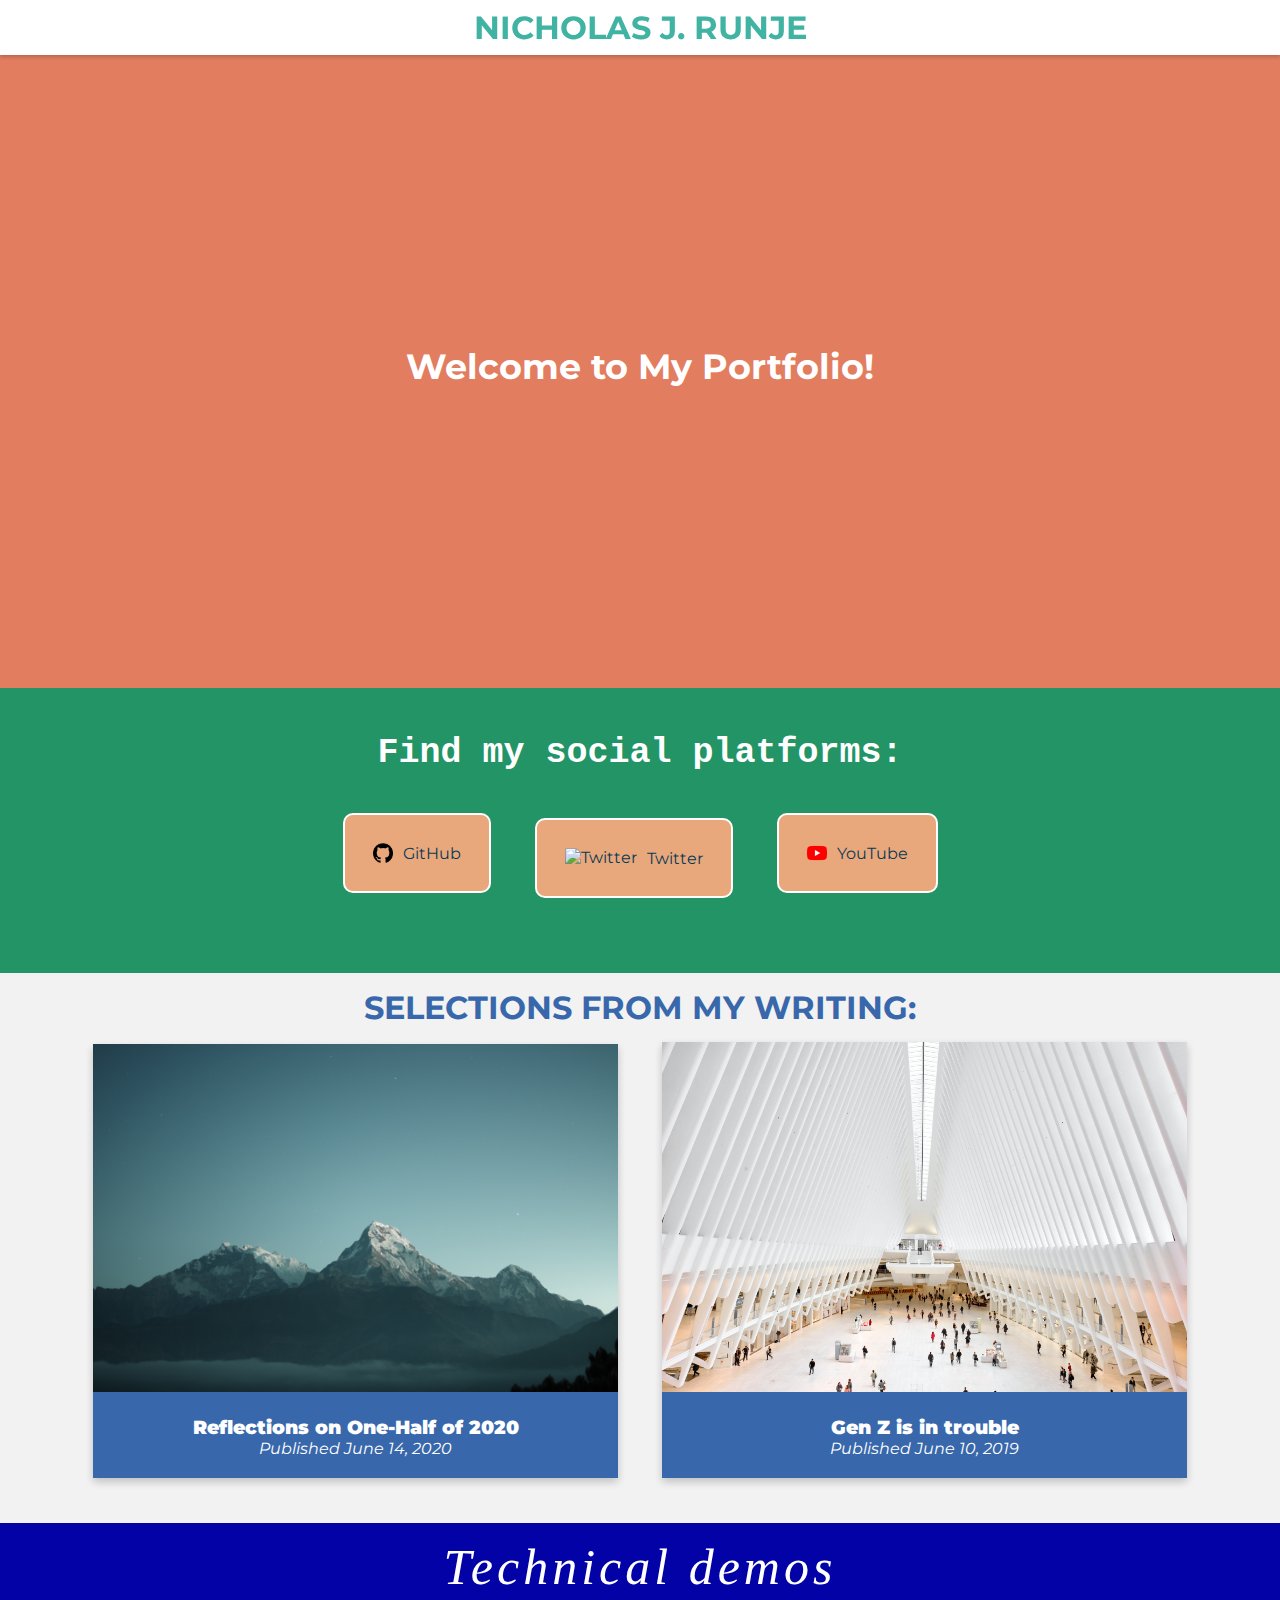
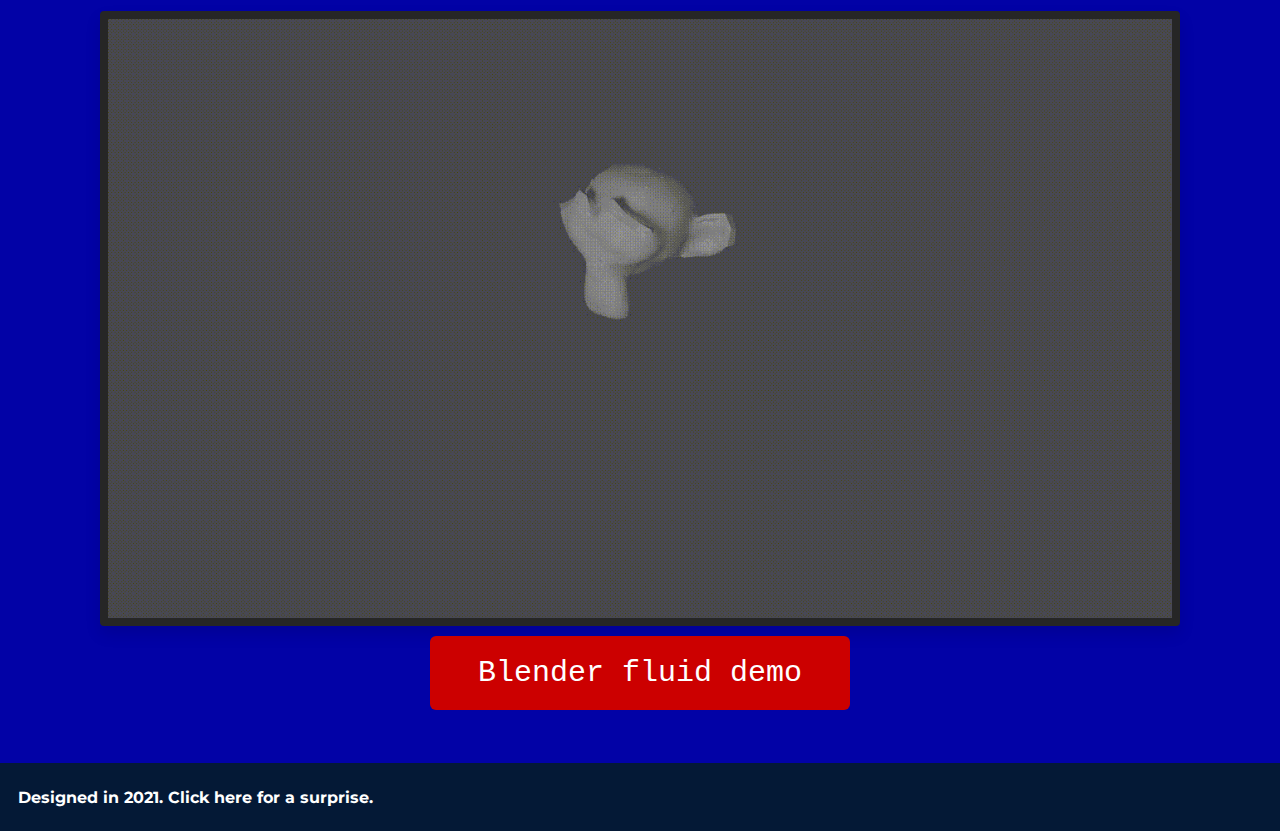
==== index.html @ a7dcae61 "Comments out WIP divs" ====
<!DOCTYPE html>
<html>
<head>
  <meta charset="UTF-8">
  <meta name="viewport" content="width=device-width, initial-scale=1.0">
  <meta http-equiv="X-UA-Compatible" content="ie=edge">
  <title>Nicholas Runje</title>
  <link rel="shortcut icon" href="images/favicon.png" type="image/png">
  <link rel="stylesheet" href="main.css">
  <link rel="preconnect" href="https://fonts.gstatic.com">
  <link href="https://fonts.googleapis.com/css2?family=Montserrat:wght@500&display=swap" rel="stylesheet">
</head>
<body>


  <!-- Navigation -->
  <nav>
    <h1>Nicholas J. Runje</h1>
    <!-- <ul class="nav-links">
      <li><a href="#">About</a></li>
      <li><a href="#">Blog</a></li>
      <li><a href="#">Contact Me</a></li>
    </ul> -->
  </nav>

<main>

  <!-- Header -->
  <header>
    <h3>Welcome to My Portfolio!</h3>
    <!-- <br>
    <div class="clock-container">

    <div class="local-time">
      <h5>Here is your local time:</h5>
      <h5 id="time"></h5>
    </div>

    <br>

    <div class="clock-settings">
      <h3>Want a different time format?</h3>
      <div class="clock-button" id="12-hour-time">
        <span>12-hour time</span>
      </div>
      <div class="clock-button" id="24-hour-time">
        <span>24-hour time</span>
      </div>
    </div>

    </div> -->
  </header>

  <!-- Social media section -->
  <div class="social">
    <h3>Find my social platforms:</h3>

    <a href="https://github.com/nrunje" target="_blank">
    <div class="social-button">
      <img src="images/github-logo.png" alt="GitHub">
      <span>GitHub</span>
    </div>
    </a>

    <a href="https://twitter.com/nrunje" target="_blank">
    <div class="social-button">
      <img src="images/Twitter-logo.png" alt="Twitter">
      <span>Twitter</span>
    </div>
    </a>

    <a href="https://youtube.com/renenko" target="_blank">
    <div class="social-button">
      <img src="images/youtube-logo.png" alt="YouTube">
      <span>YouTube</span>
    </div>
    </a>

  </div>

  <!-- Writing section -->
  <div class="writing">
    <h1>Selections from my writing:</h1>
    <div class="writing-samples">
      <div class="card">
        <a href="reflections-2020.html">
        <img src="images/mountains.jpg" alt="Reflections on One-Half of 2020" style="width:100%">
        <div class="container-card">
          <h3><b>Reflections on One-Half of 2020</b></h3>
          <p><em>Published June 14, 2020</em></p>
        </div>
        </a>
      </div>

      <div class="card">
        <a href="Gen-Z-In-Trouble.html">
        <img src="images/oculus-inside.jpg" alt="Gen Z is in trouble" style="width:100%">
        <div class="container-card">
          <h3><b>Gen Z is in trouble</b></h3>
          <p><em>Published June 10, 2019</em></p>
        </div>
        </a>
      </div>
    </div>
  </div>

  <div class="technical-demos">
    <h3>Technical demos</h3>
    <div class="demo-container">

      <div class="demos">
        <img src="images/0001-0100.gif" alt="Blender animation">
        <span>Blender fluid demo</span>
      </div>
      <br>
      <!-- <div class="demos">
        <img src="images/statue.jpg" alt="Froggit">
        <span>Placeholder</span>
      </div> -->

    </div>
  </div>

  <!-- <div class="video-test">
  </div> -->

  <footer>
    <h3>Designed in 2021. Click <a href="https://www.youtube.com/watch?v=dQw4w9WgXcQ" target="_blank">here</a> for a surprise.</h3>
  </footer>

</main>
<script src="script.js">

</script>
</body>
</html>
---- main.css ----
/* Ensuring 0 margin and padding for entire document */
* {
  margin: 0;
  padding: 0;
}

/* ===========NAV BAR=========== */
nav {
  overflow: hidden;
  background-color: white;
  position: fixed;
  top: 0;
  width: 100%;
  box-shadow: 0 2px 4px 0 rgba(0,0,0,0.2);
  display: flex;
  justify-content: center;
  align-items: center;
}

nav h1 {
  padding-top: 8px;
  padding-bottom: 8px;
  text-transform: uppercase;
  font-family: Montserrat, sans-serif;
  color: #41B3A3;
}

/* Properties of the main body */
main {
  margin-top: 45px;
}

/* ===========MAIN HEADING BANNER=========== */
header {
  padding-top: 300px;
  padding-bottom: 300px;
  text-align: center;
  background: #E27D60;
  color: white;
  font-size: 30px;
  font-family: Montserrat, sans-serif;

  /* Adds animation to the header */
  animation-name: example;
  animation-duration: 20s;
}

@keyframes example {
  from {background-color: darkblue;}
  to {background-color: #E27D60;}
}

.clock-button {
  display: inline-flex;
  width: 225px;
  height: 75px;
  background: darkgrey;
  font-size: 24px;
  border-radius: 5px;
  justify-content: center;
  align-items: center;
  box-shadow: 0 4px 8px 0 rgba(0,0,0,0.2);
}

.clock-button:hover {
  background-color: turquoise;
}

/* ===========SOCIAL MEDIA=========== */
.social {
  background-color: #229466;
  text-align: center;
  padding: 45px 10px 75px 10px;
  font-family: Montserrat, sans-serif;
  /* color: white; */
}

.social h3 {
  padding-bottom: 40px;
  color: white;
  font-family: "Courier New", serif;
  font-size: 35px;
}

.social .social-button {
  display: inline-flex;
  align-items: center;
  justify-content: space-between;
  padding: 28px;
  background-color: #E8A87C;
  border-radius: 10px;
  border: 2px white solid;
  margin: 0px 20px;
  color: #093954;
}

.social .social-button img {
  height: 20px;
  width: auto;
  margin-right: 10px;
}

.social a {
  text-decoration: none;
  color: inherit;
}

.social .social-button:hover {
  background-color: turquoise;
  box-shadow: 0 4px 8px 0 rgba(0,0,0,0.2);
  transition: 0.3s;
}

@media (max-width: 763px) {
  .social {
    padding: 45px 10px 45px 10px;
  }

  .social .social-button {
    margin-bottom: 30px;
  }
}

/* ===========WRITING SAMPLES=========== */
.writing {
  text-align: center;
  font-family: Montserrat, sans-serif;
  background-color: #f2f2f2;
}

.writing h1 {
  display: block;
  color: #3868ab;
  text-transform: uppercase;
  padding: 35px 20px;
}

.writing .card {
  box-shadow: 0 4px 8px 0 rgba(0,0,0,0.2);
  transition: 0.3s;
  width: 700px;
  background-color: #3868ab;
  margin-left: 20px;
  margin-right: 20px;
  margin-bottom: 75px;
  display: inline-flex;
  justify-content: space-between;
  color: white;
}

.writing .card a {
  color: inherit;
  text-decoration: none;
}

.writing .card:hover {
  box-shadow: 0 8px 16px 0 rgba(0,0,0,0.5);
}

.writing .container-card {
  padding: 20px 16px;
  /* height: 50px; */
}

@media screen and (max-width: 640px) {
  .writing .card {
    width: 85%;
    margin-bottom: 40px;
  }

  .writing h1 {
    padding: 15px 20px;
  }

}

@media (min-width: 641px) and (max-width: 1910px) {
  .writing .card {
    width: 525px;
    margin-left: 20px;
    margin-right: 20px;
    margin-bottom: 45px;
  }

  .writing h1 {
    padding: 15px 20px;
  }

}


/* ==========Technical demos============= */
.technical-demos {
  background-color: #0202a6;
  /* padding-bottom: 25px; */
}

.technical-demos h3 {
  text-align: center;
  /* margin-bottom: -25px; */
  padding-top: 15px;
  color: white;
  font-size: 50px;
  letter-spacing: 4px;
  font-style: italic;
  font-weight: lighter;
}

.demo-container {
  /* background-color: green; */
  padding: 15px 0px 35px;
}

.demos {
  display: flex;
  justify-content: center;
  align-items: center;
  /* flex-direction: column; */
  /* background-color: blue; */
  flex-wrap: wrap;
  /* margin: 50px 0px 0px; */
}

.demos img {
  width: 1080px;
  box-sizing: border-box;
  border: 8px solid #262626;
  border-radius: 4px;
  /* background-color: #262626; */
  box-shadow: 0 4px 8px 0 rgba(0,0,0,0.1);
}

.demos img:hover {
  box-shadow: 0 8px 16px 0 rgba(0,0,0,0.1);
}

.demos span {
  text-align: center;
  width: 400px;
  margin-left: 50px;
  margin-right: 50px;
  margin-top: 10px;
  padding: 20px 10px;
  background-color: #cc0000;
  border-radius: 6px;
  color: white;
  font-family: "Courier New", serif;
  font-size: 30px;
}

@media screen and (max-width: 1280px) {
  .demos img {
    max-width: 100%;
    padding: 0px;
    box-shadow: 0 8px 16px 0 rgba(0,0,0,0.1);
  }
}

/* VIDEO TESTING */
.video-test {
  height: 720px;
  color: white;
  background: url("images/0001-0100.gif");
  background-repeat: no-repeat;
  background-size: cover;
  background-position: center;
}

/* ===========FOOTER=========== */
footer {
  /* height: 75px; */
  background-color: #041936;
  color: white;
  padding: 24px 18px;
  font-family: Montserrat, sans-serif;
  font-size: 14px;
}

footer a {
  color: inherit;
  text-decoration: none;
}
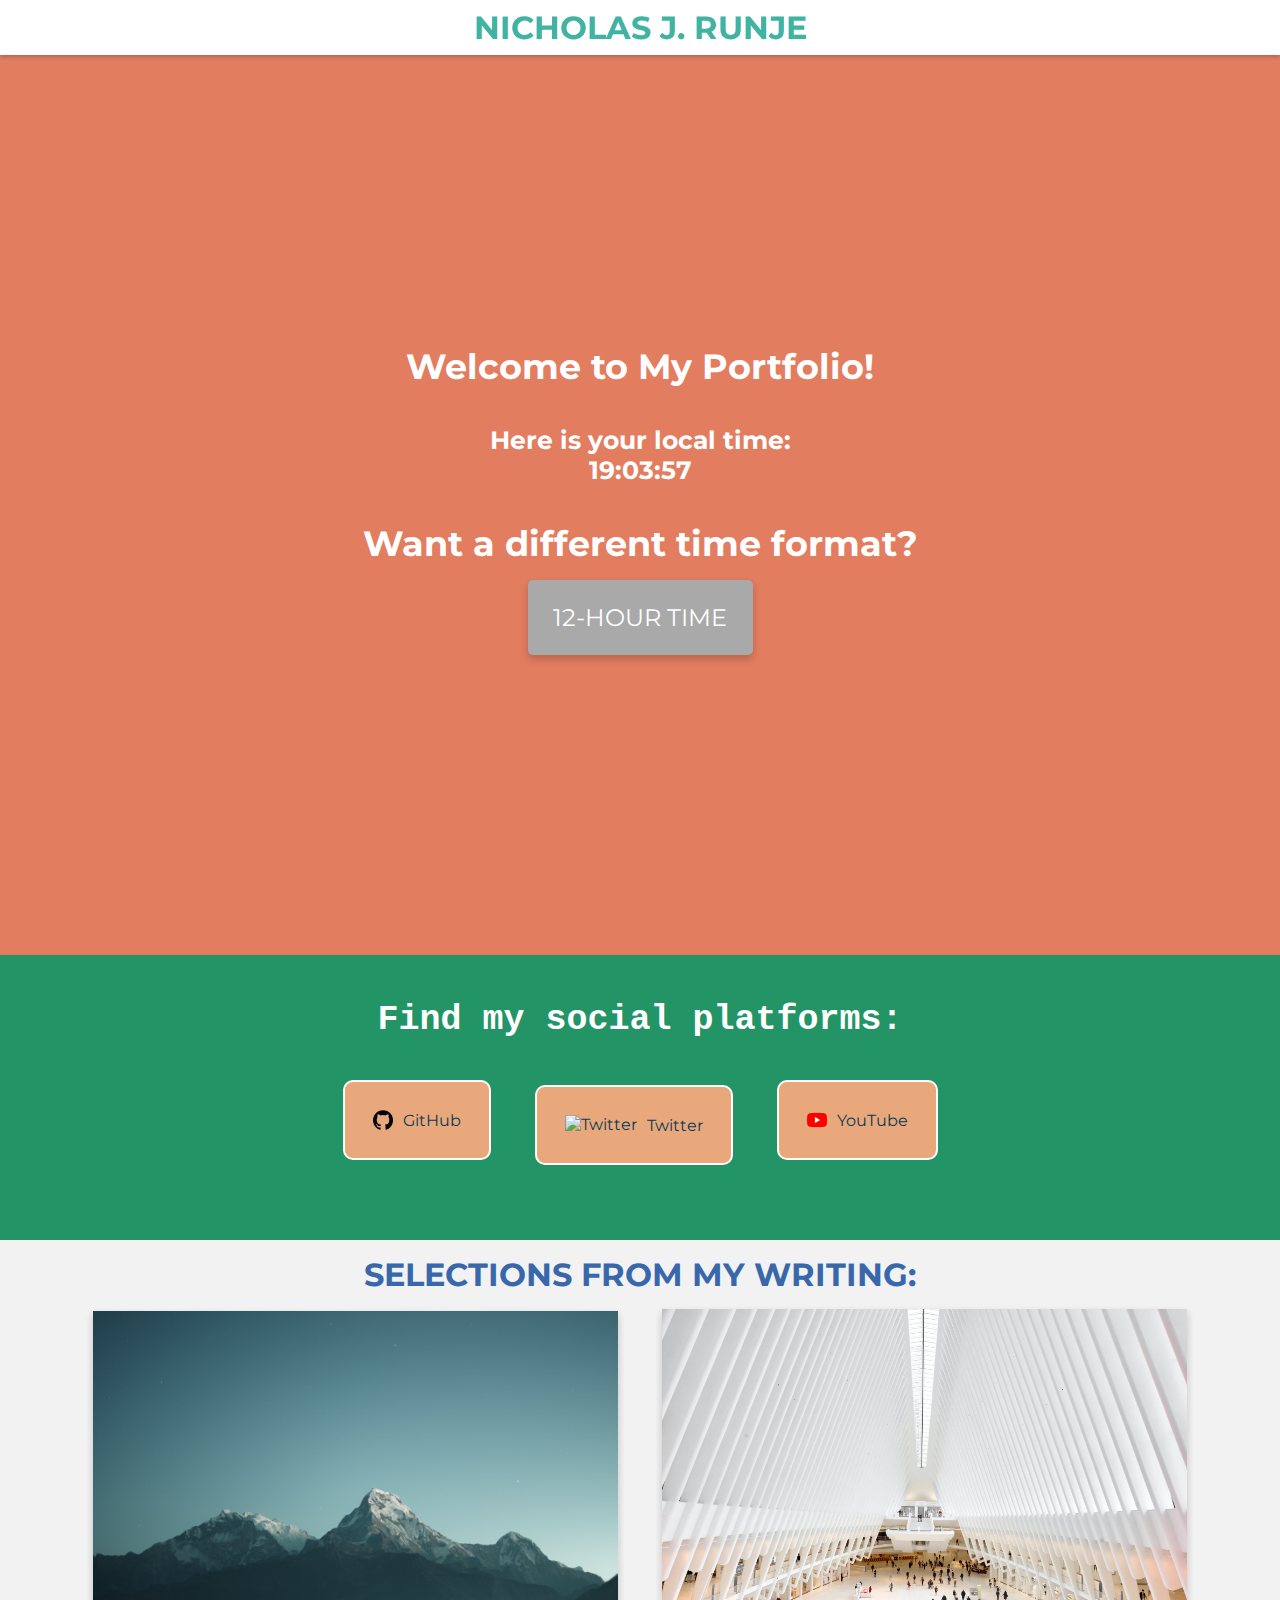
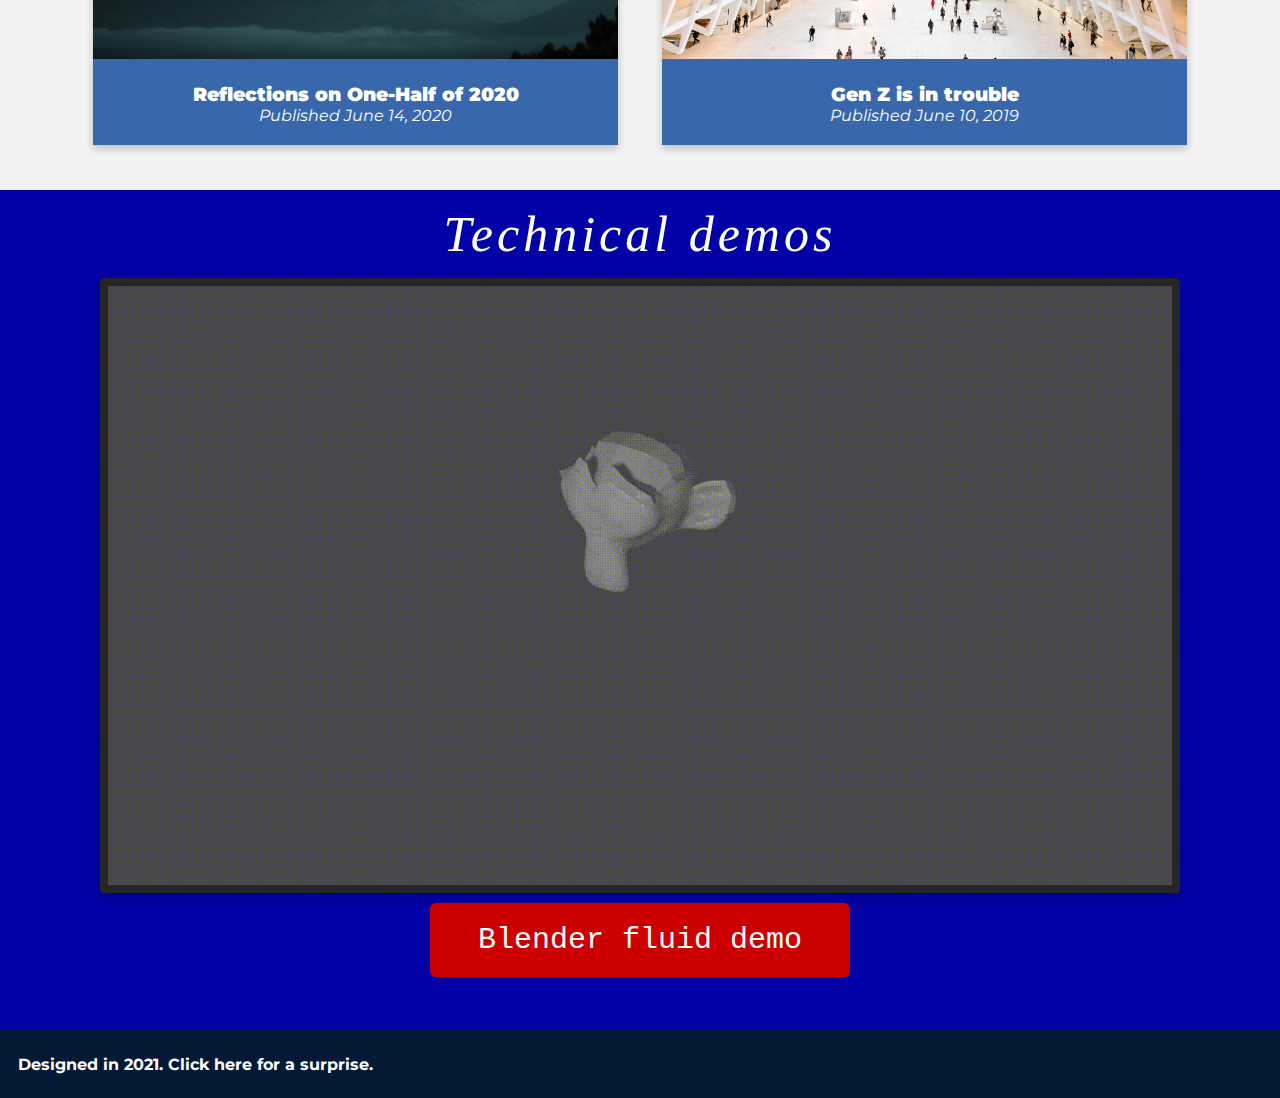
==== commit 47125ff9: "Adds button to change local time" ====
--- a/index.html
+++ b/index.html
@@ -28,7 +28,7 @@
   <!-- Header -->
   <header>
     <h3>Welcome to My Portfolio!</h3>
-    <!-- <br>
+    <br>
     <div class="clock-container">
 
     <div class="local-time">
@@ -40,19 +40,16 @@
 
     <div class="clock-settings">
       <h3>Want a different time format?</h3>
-      <div class="clock-button" id="12-hour-time">
+      <div class="clock-button" id="clock-button">
         <span>12-hour time</span>
-      </div>
-      <div class="clock-button" id="24-hour-time">
-        <span>24-hour time</span>
       </div>
     </div>
 
-    </div> -->
+    </div>
   </header>
 
   <!-- Social media section -->
-  <div class="social">
+  <section class="social">
     <h3>Find my social platforms:</h3>
 
     <a href="https://github.com/nrunje" target="_blank">
@@ -76,10 +73,10 @@
     </div>
     </a>
 
-  </div>
+  </section>
 
   <!-- Writing section -->
-  <div class="writing">
+  <section class="writing">
     <h1>Selections from my writing:</h1>
     <div class="writing-samples">
       <div class="card">
@@ -102,9 +99,9 @@
         </a>
       </div>
     </div>
-  </div>
+  </section>
 
-  <div class="technical-demos">
+  <section class="technical-demos">
     <h3>Technical demos</h3>
     <div class="demo-container">
 
@@ -119,7 +116,7 @@
       </div> -->
 
     </div>
-  </div>
+  </section>
 
   <!-- <div class="video-test">
   </div> -->
@@ -129,8 +126,6 @@
   </footer>
 
 </main>
-<script src="script.js">
-
-</script>
+<script src="script.js"></script>
 </body>
 </html>
--- a/main.css
+++ b/main.css
@@ -59,6 +59,8 @@
   border-radius: 5px;
   justify-content: center;
   align-items: center;
+  text-transform: uppercase;
+  margin-top: 15px;
   box-shadow: 0 4px 8px 0 rgba(0,0,0,0.2);
 }
 
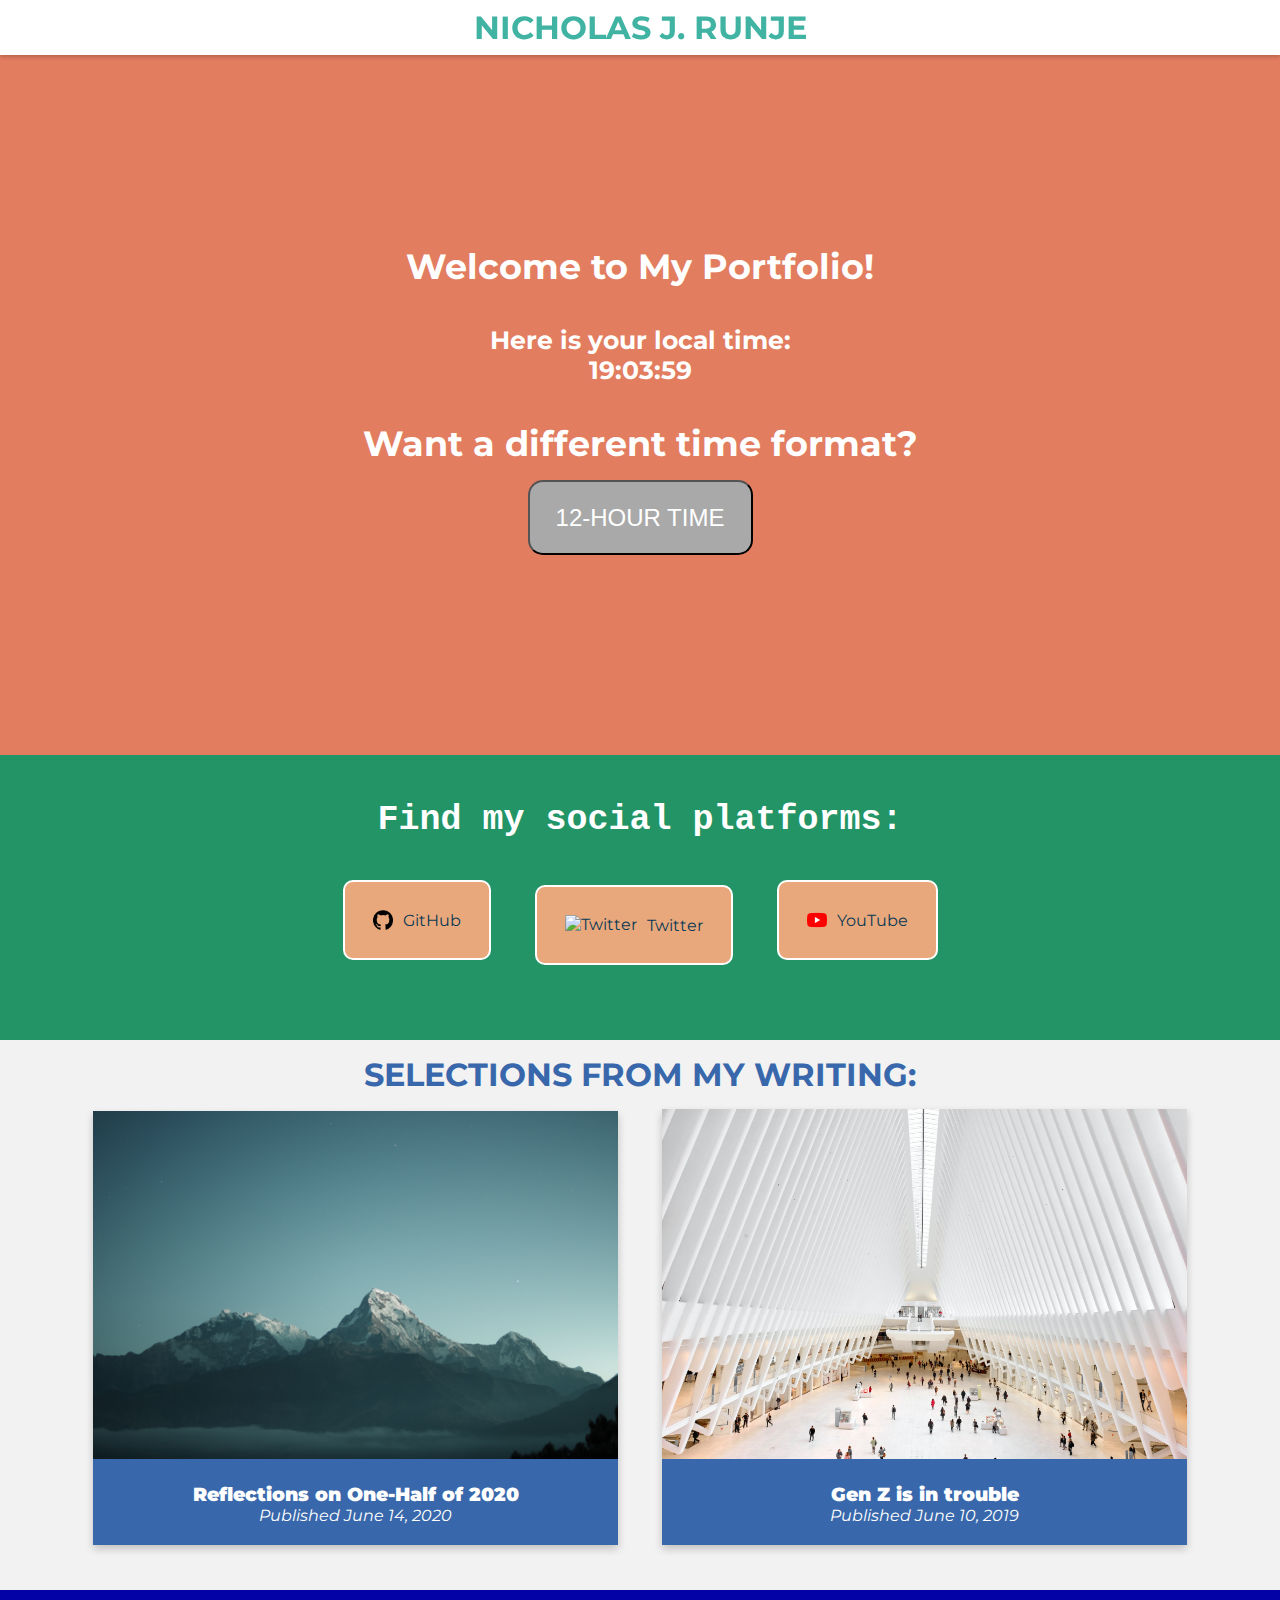
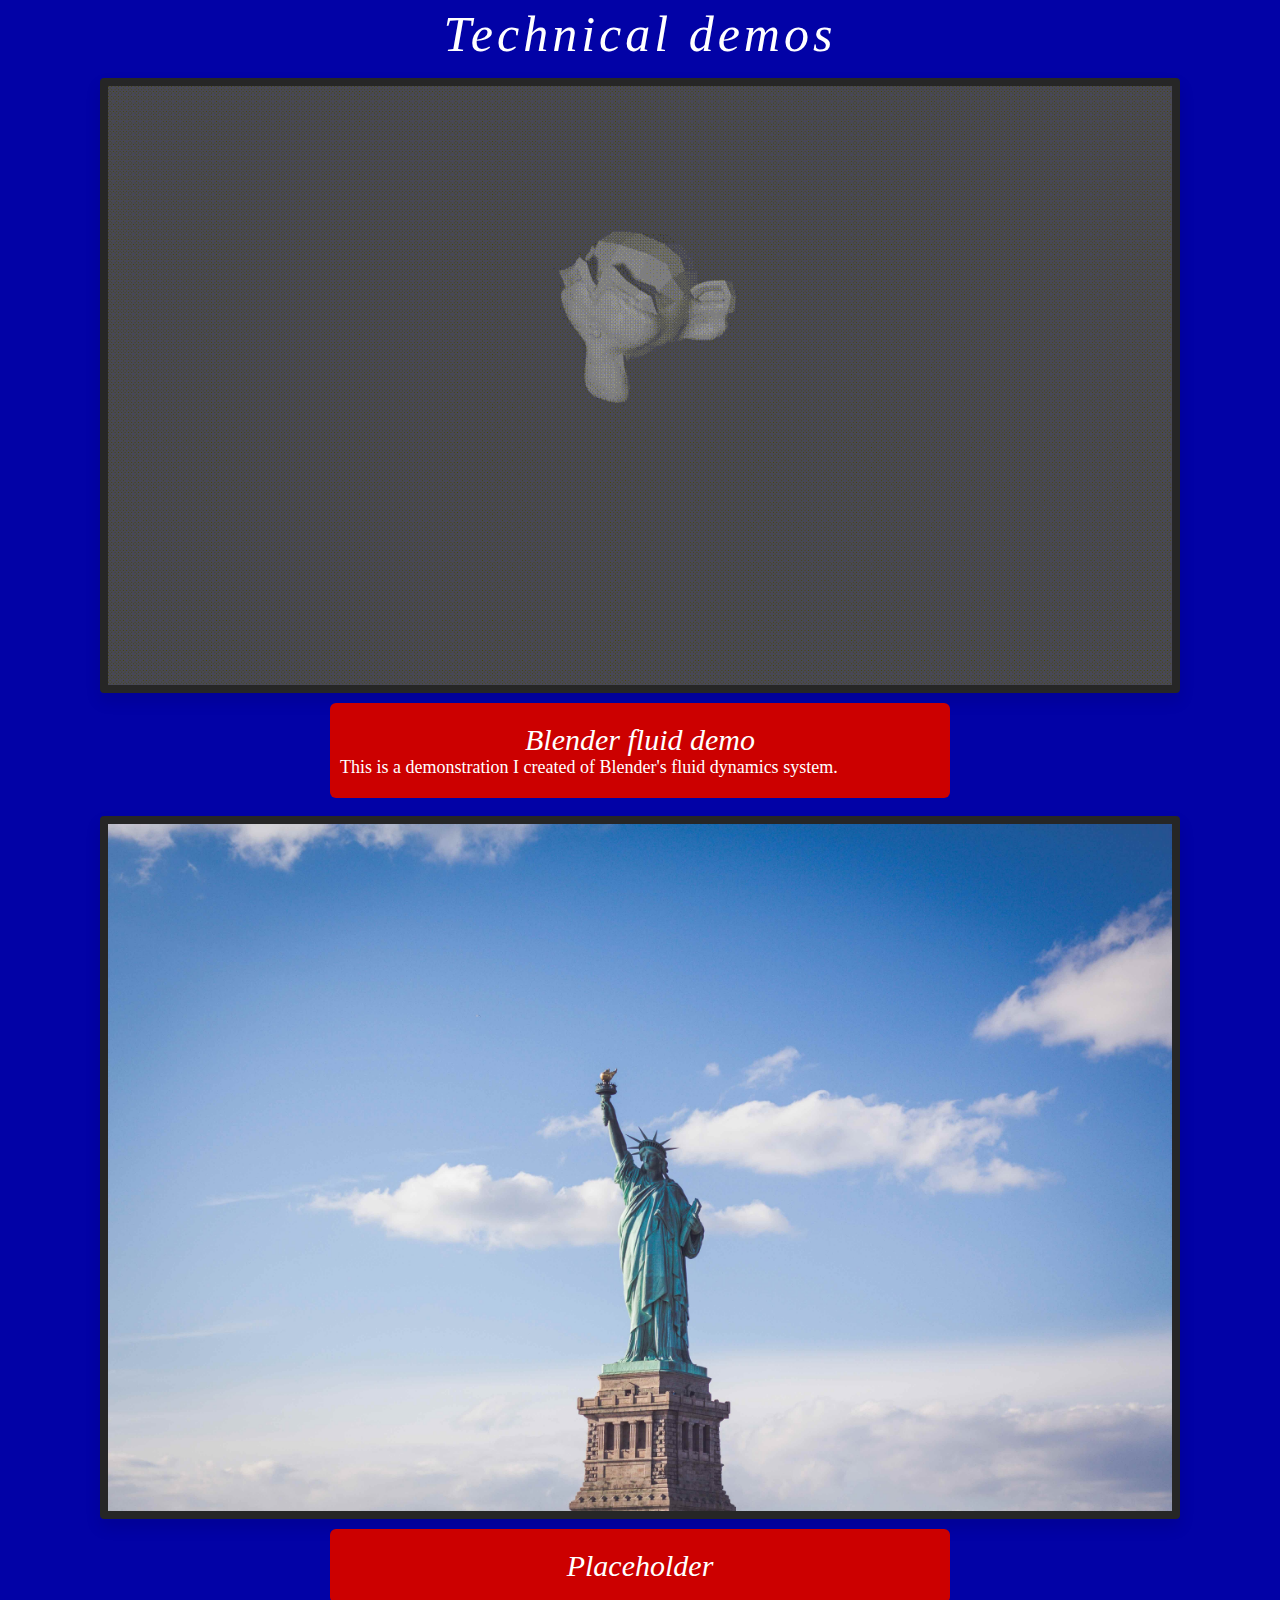
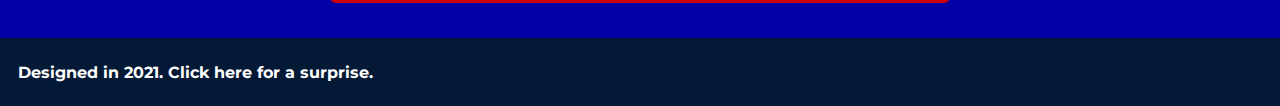
==== commit 0a72a01a: "Adds placeholder for second demo example" ====
--- a/index.html
+++ b/index.html
@@ -40,9 +40,9 @@
 
     <div class="clock-settings">
       <h3>Want a different time format?</h3>
-      <div class="clock-button" id="clock-button">
+      <button class="clock-button" id="clock-button">
         <span>12-hour time</span>
-      </div>
+      </button>
     </div>
 
     </div>
@@ -107,13 +107,18 @@
 
       <div class="demos">
         <img src="images/0001-0100.gif" alt="Blender animation">
-        <span>Blender fluid demo</span>
+        <div class="demo-text-container">
+          <span>Blender fluid demo</span>
+          <p>This is a demonstration I created of Blender's fluid dynamics system.</p>
+        </div>
       </div>
       <br>
-      <!-- <div class="demos">
+      <div class="demos">
         <img src="images/statue.jpg" alt="Froggit">
-        <span>Placeholder</span>
-      </div> -->
+          <div class="demo-text-container">
+          <span>Placeholder</span>
+        </div>
+      </div>
 
     </div>
   </section>
--- a/main.css
+++ b/main.css
@@ -32,8 +32,8 @@
 
 /* ===========MAIN HEADING BANNER=========== */
 header {
-  padding-top: 300px;
-  padding-bottom: 300px;
+  padding-top: 200px;
+  padding-bottom: 200px;
   text-align: center;
   background: #E27D60;
   color: white;
@@ -43,6 +43,15 @@
   /* Adds animation to the header */
   animation-name: example;
   animation-duration: 20s;
+}
+
+header button {
+  color: white;
+}
+
+header button:active {
+  outline: none;
+  border: none;
 }
 
 @keyframes example {
@@ -56,12 +65,12 @@
   height: 75px;
   background: darkgrey;
   font-size: 24px;
-  border-radius: 5px;
+  border-radius: 15px;
   justify-content: center;
   align-items: center;
   text-transform: uppercase;
   margin-top: 15px;
-  box-shadow: 0 4px 8px 0 rgba(0,0,0,0.2);
+  /* box-shadow: 0 4px 8px 0 rgba(0,0,0,0.2); */
 }
 
 .clock-button:hover {
@@ -236,9 +245,9 @@
   box-shadow: 0 8px 16px 0 rgba(0,0,0,0.1);
 }
 
-.demos span {
-  text-align: center;
-  width: 400px;
+.demos .demo-text-container {
+  text-align: center;
+  width: 600px;
   margin-left: 50px;
   margin-right: 50px;
   margin-top: 10px;
@@ -246,8 +255,17 @@
   background-color: #cc0000;
   border-radius: 6px;
   color: white;
-  font-family: "Courier New", serif;
+  font-family: Georgia, serif;
+  font-style: italic;
   font-size: 30px;
+}
+
+.demos .demo-text-container p {
+  text-align: left;
+  font-family: Georgia, serif;
+  font-style: normal;
+  font-weight: 500;
+  font-size: 18px;
 }
 
 @media screen and (max-width: 1280px) {
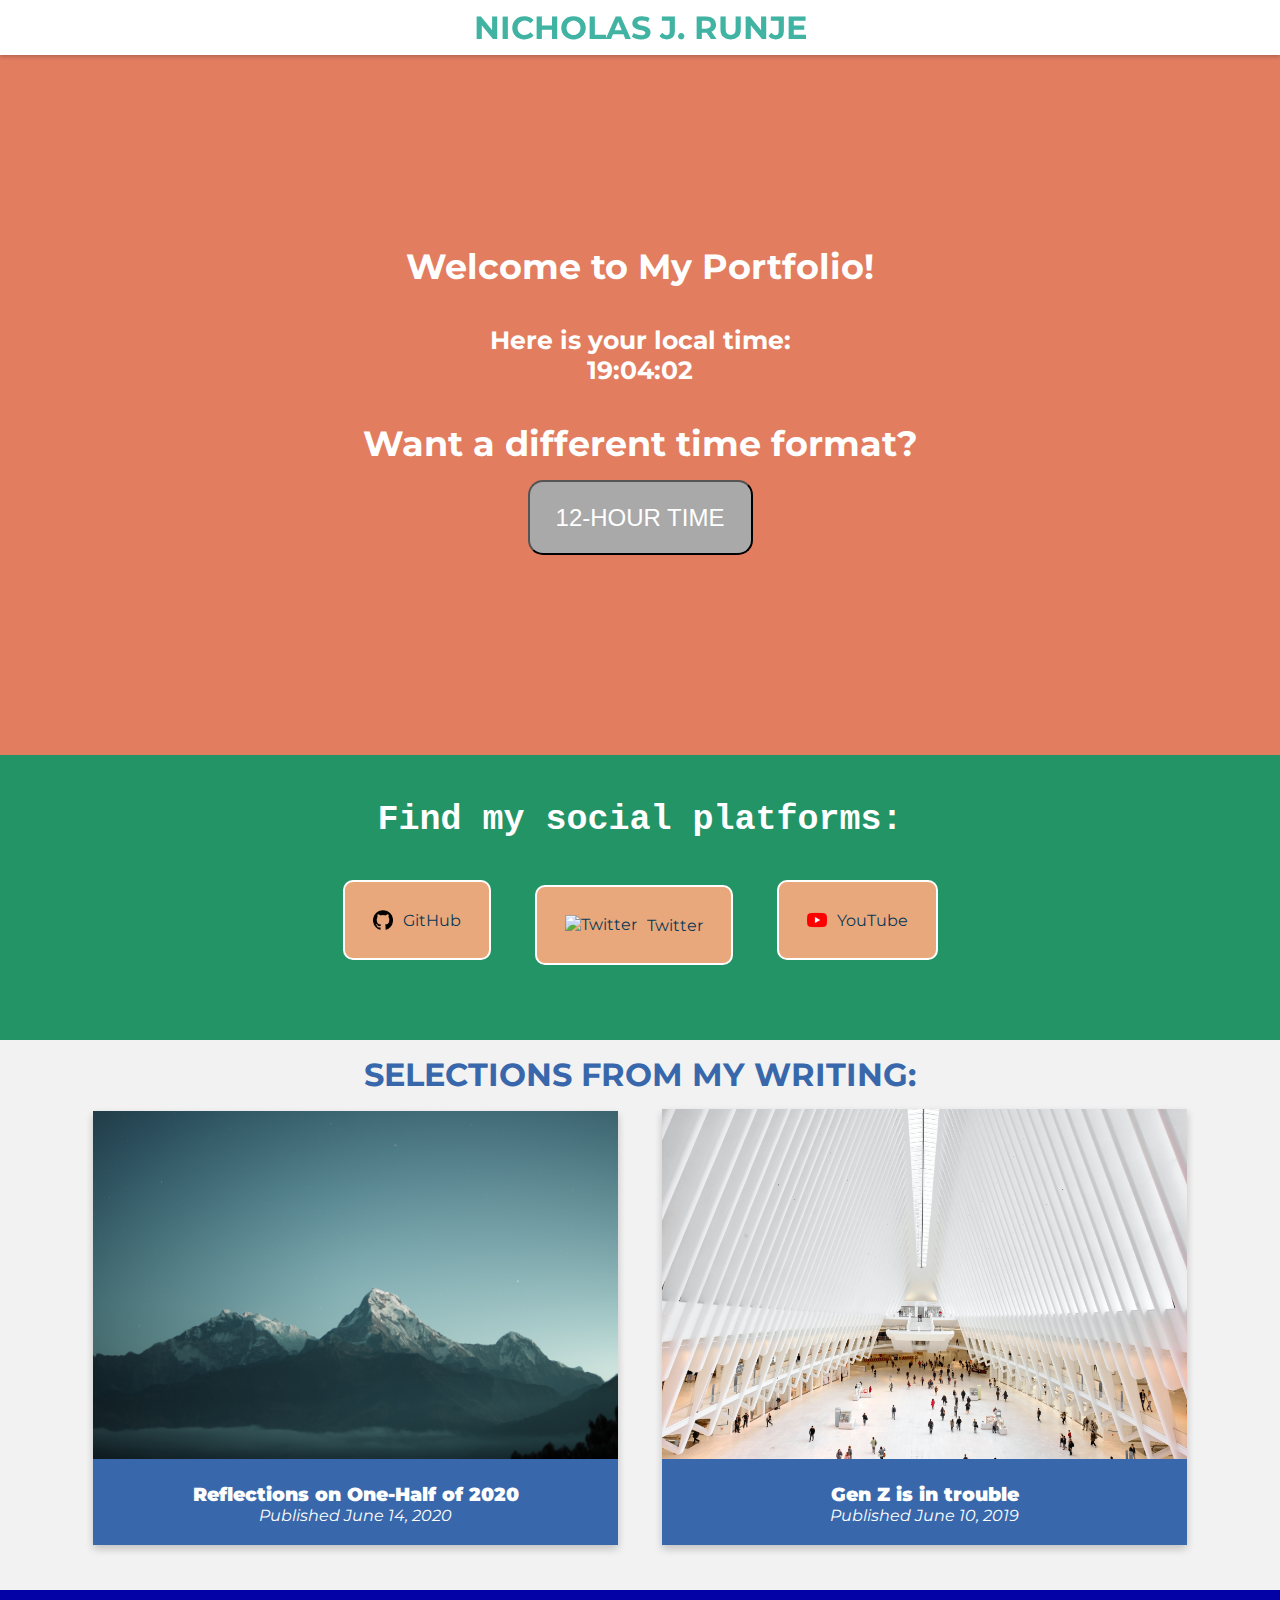
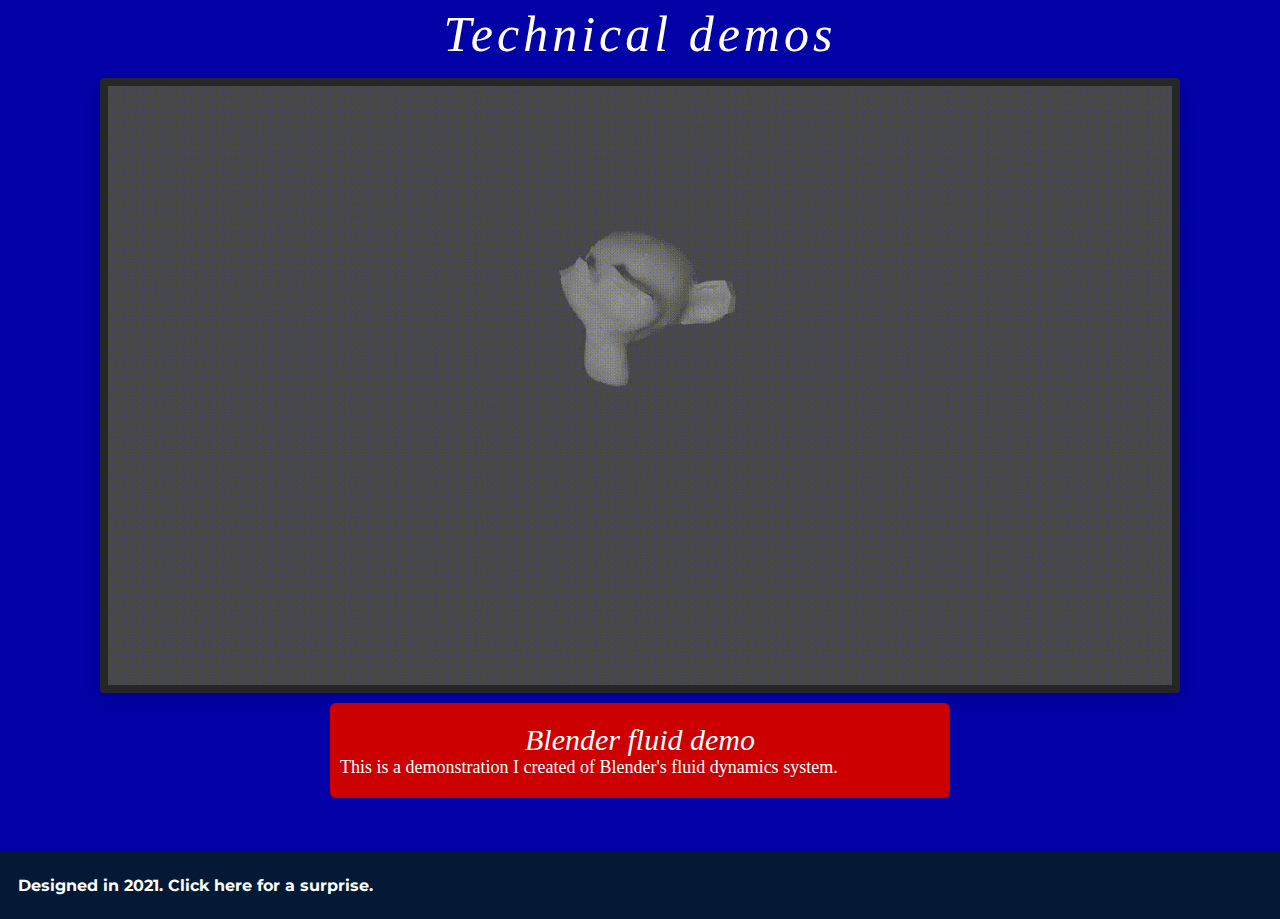
==== commit 45c8d5f2: "Deletes dated comments" ====
--- a/index.html
+++ b/index.html
@@ -16,11 +16,6 @@
   <!-- Navigation -->
   <nav>
     <h1>Nicholas J. Runje</h1>
-    <!-- <ul class="nav-links">
-      <li><a href="#">About</a></li>
-      <li><a href="#">Blog</a></li>
-      <li><a href="#">Contact Me</a></li>
-    </ul> -->
   </nav>
 
 <main>
@@ -113,12 +108,12 @@
         </div>
       </div>
       <br>
-      <div class="demos">
+      <!-- <div class="demos">
         <img src="images/statue.jpg" alt="Froggit">
           <div class="demo-text-container">
           <span>Placeholder</span>
         </div>
-      </div>
+      </div> -->
 
     </div>
   </section>
--- a/main.css
+++ b/main.css
@@ -218,7 +218,6 @@
 }
 
 .demo-container {
-  /* background-color: green; */
   padding: 15px 0px 35px;
 }
 
@@ -226,10 +225,7 @@
   display: flex;
   justify-content: center;
   align-items: center;
-  /* flex-direction: column; */
-  /* background-color: blue; */
   flex-wrap: wrap;
-  /* margin: 50px 0px 0px; */
 }
 
 .demos img {
@@ -237,7 +233,6 @@
   box-sizing: border-box;
   border: 8px solid #262626;
   border-radius: 4px;
-  /* background-color: #262626; */
   box-shadow: 0 4px 8px 0 rgba(0,0,0,0.1);
 }
 
@@ -288,7 +283,6 @@
 
 /* ===========FOOTER=========== */
 footer {
-  /* height: 75px; */
   background-color: #041936;
   color: white;
   padding: 24px 18px;
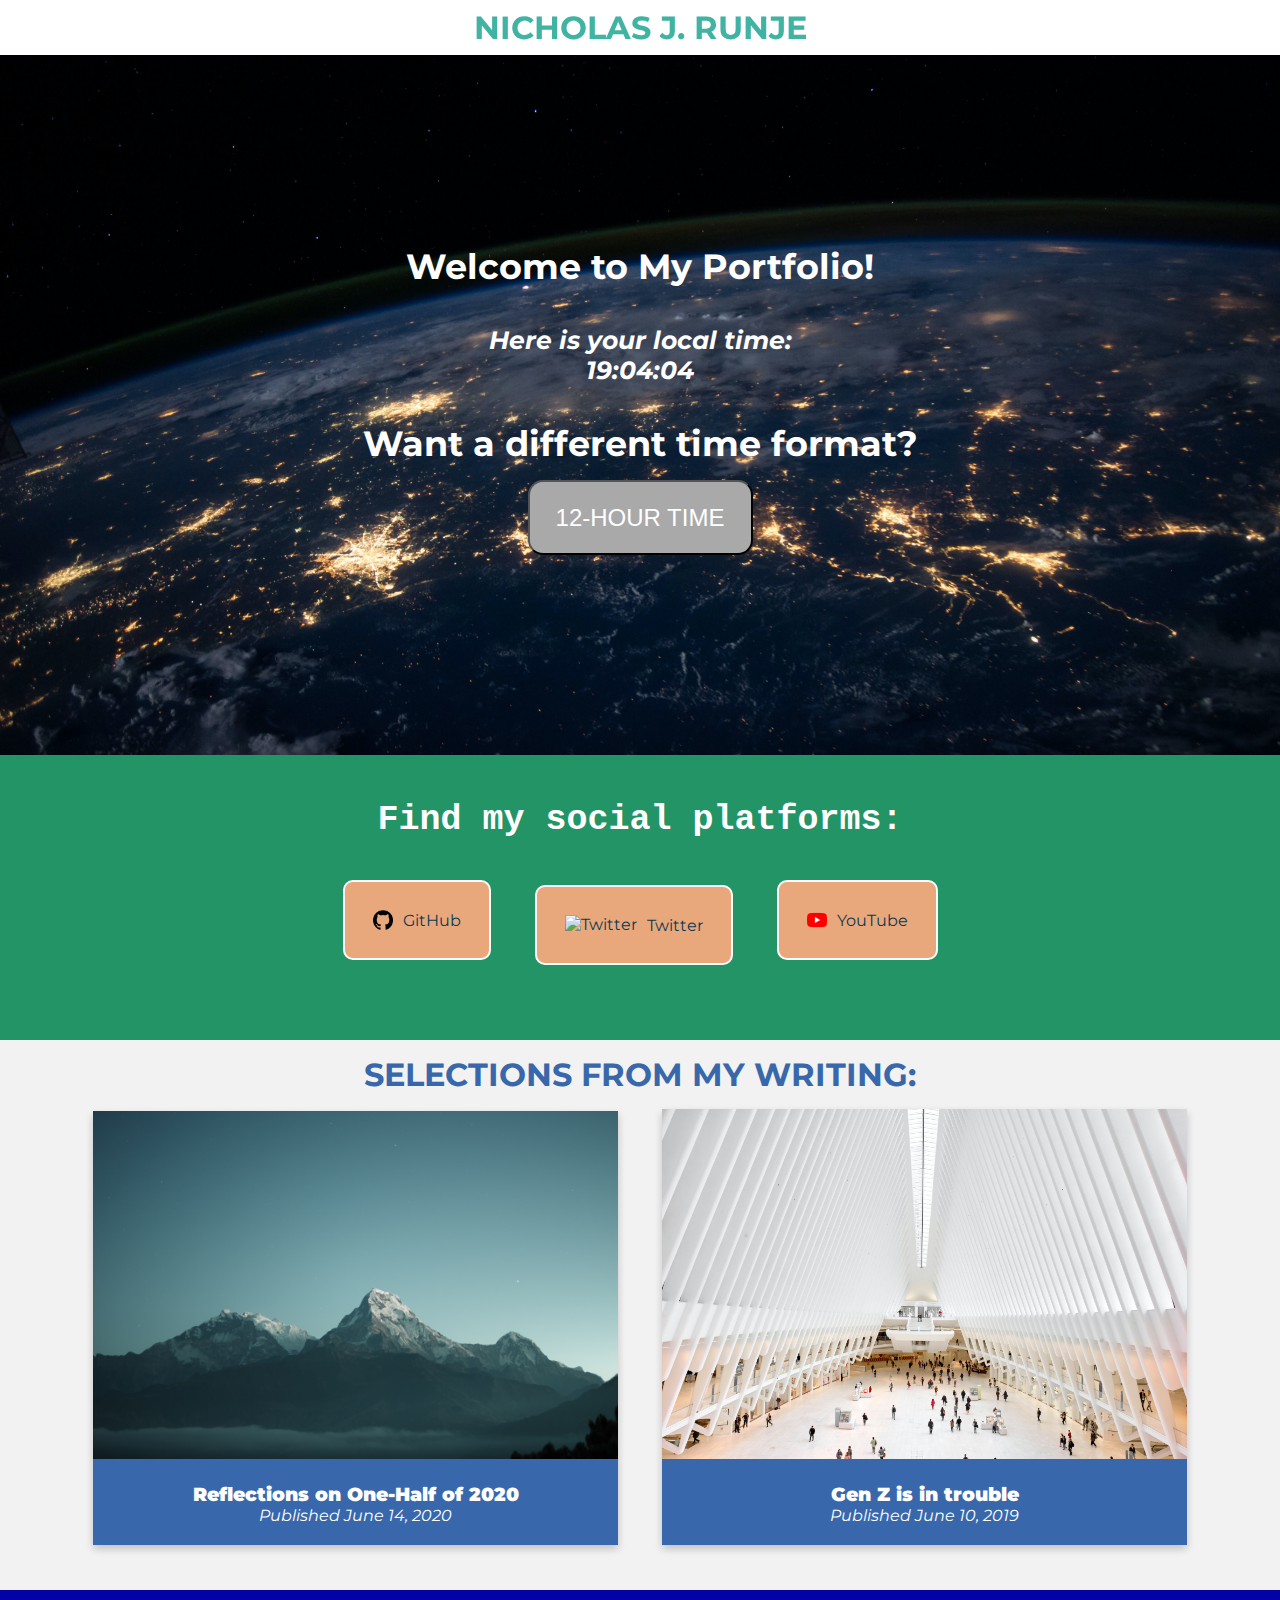
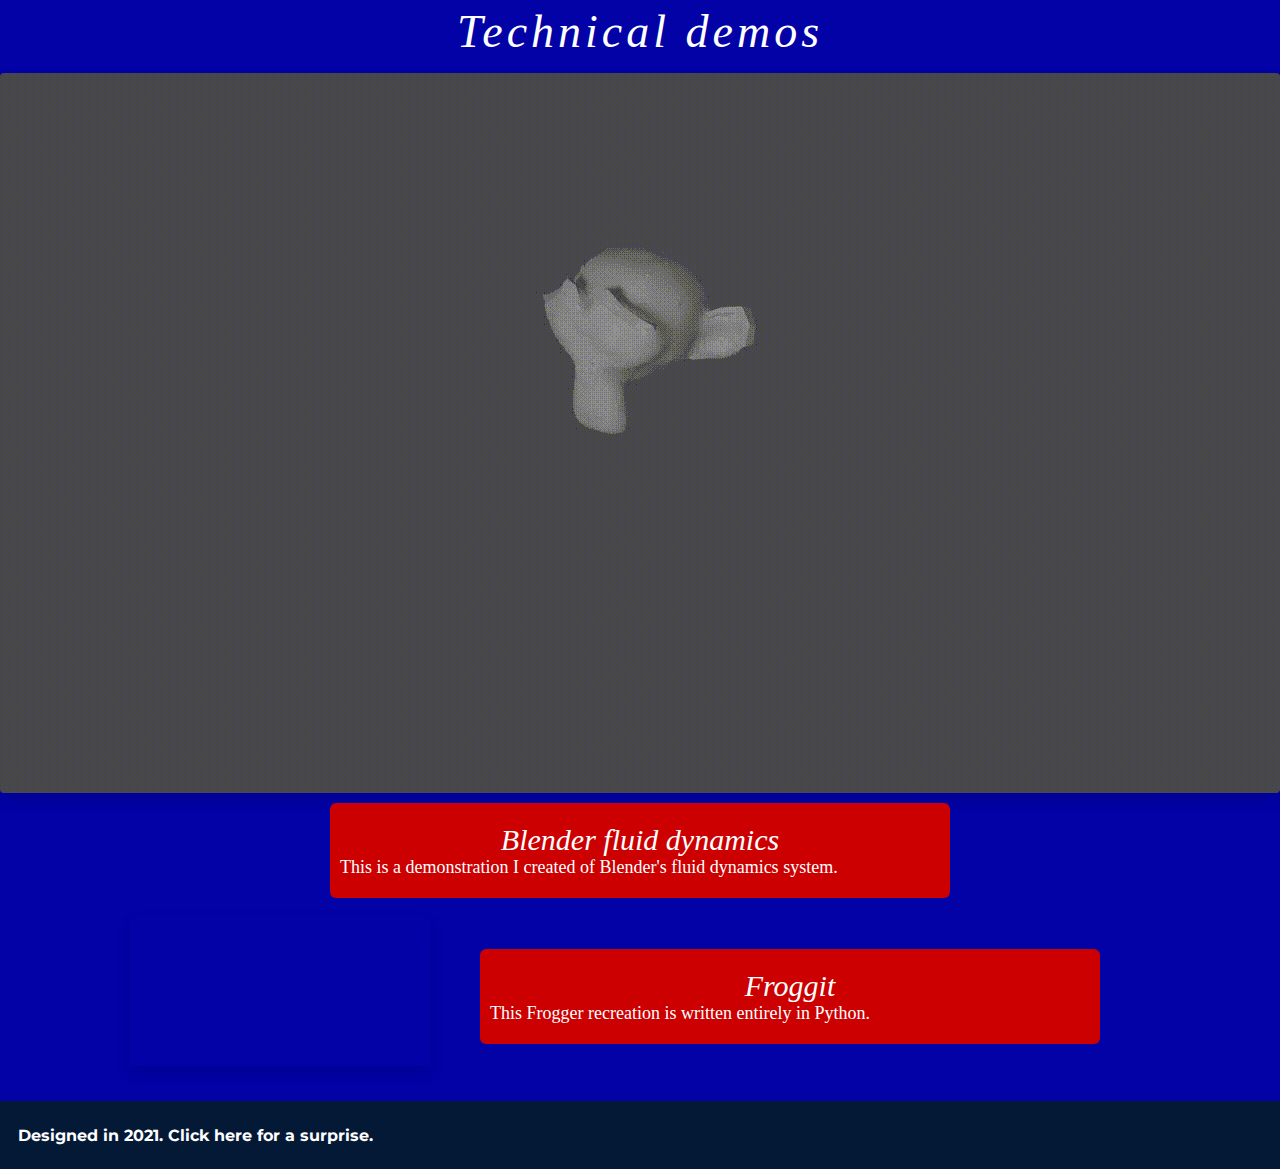
==== commit acccd8af: "Changes header image and includes Frogger" ====
--- a/index.html
+++ b/index.html
@@ -103,17 +103,20 @@
       <div class="demos">
         <img src="images/0001-0100.gif" alt="Blender animation">
         <div class="demo-text-container">
-          <span>Blender fluid demo</span>
+          <span>Blender fluid dynamics</span>
           <p>This is a demonstration I created of Blender's fluid dynamics system.</p>
         </div>
       </div>
       <br>
-      <!-- <div class="demos">
-        <img src="images/statue.jpg" alt="Froggit">
+      <div class="demos">
+          <video src="images/froggit-recording.mp4" autoplay poster="Froggit" loop>
+
+          </video>
           <div class="demo-text-container">
-          <span>Placeholder</span>
+          <span>Froggit</span>
+          <p>This Frogger recreation is written entirely in Python.</p>
         </div>
-      </div> -->
+      </div>
 
     </div>
   </section>
--- a/main.css
+++ b/main.css
@@ -39,10 +39,16 @@
   color: white;
   font-size: 30px;
   font-family: Montserrat, sans-serif;
+  background-image: url("images/nasa-earth.jpg");
+  background-repeat: no-repeat;
+  background-size: cover;
+  background-position: center;
 
   /* Adds animation to the header */
   animation-name: example;
-  animation-duration: 20s;
+  animation-duration: 30s;
+  animation-iteration-count: infinite;
+  animation-direction: alternate;
 }
 
 header button {
@@ -55,8 +61,12 @@
 }
 
 @keyframes example {
-  from {background-color: darkblue;}
-  to {background-color: #E27D60;}
+  from {background-position: left;}
+  to {background-position: right;}
+}
+
+.local-time h5 {
+  font-style: italic;
 }
 
 .clock-button {
@@ -228,8 +238,8 @@
   flex-wrap: wrap;
 }
 
-.demos img {
-  width: 1080px;
+.demos img, video {
+  max-width: 1024px;
   box-sizing: border-box;
   border: 8px solid #262626;
   border-radius: 4px;
@@ -256,18 +266,24 @@
 }
 
 .demos .demo-text-container p {
-  text-align: left;
   font-family: Georgia, serif;
   font-style: normal;
   font-weight: 500;
   font-size: 18px;
+  text-align: justify;
+  text-justify: inter-wored;
 }
 
 @media screen and (max-width: 1280px) {
-  .demos img {
+  .technical-demos h3 {
+    font-size: 46px;
+    margin: 0 10px;
+  }
+  .demos img, video {
     max-width: 100%;
     padding: 0px;
     box-shadow: 0 8px 16px 0 rgba(0,0,0,0.1);
+    border: none;
   }
 }
 
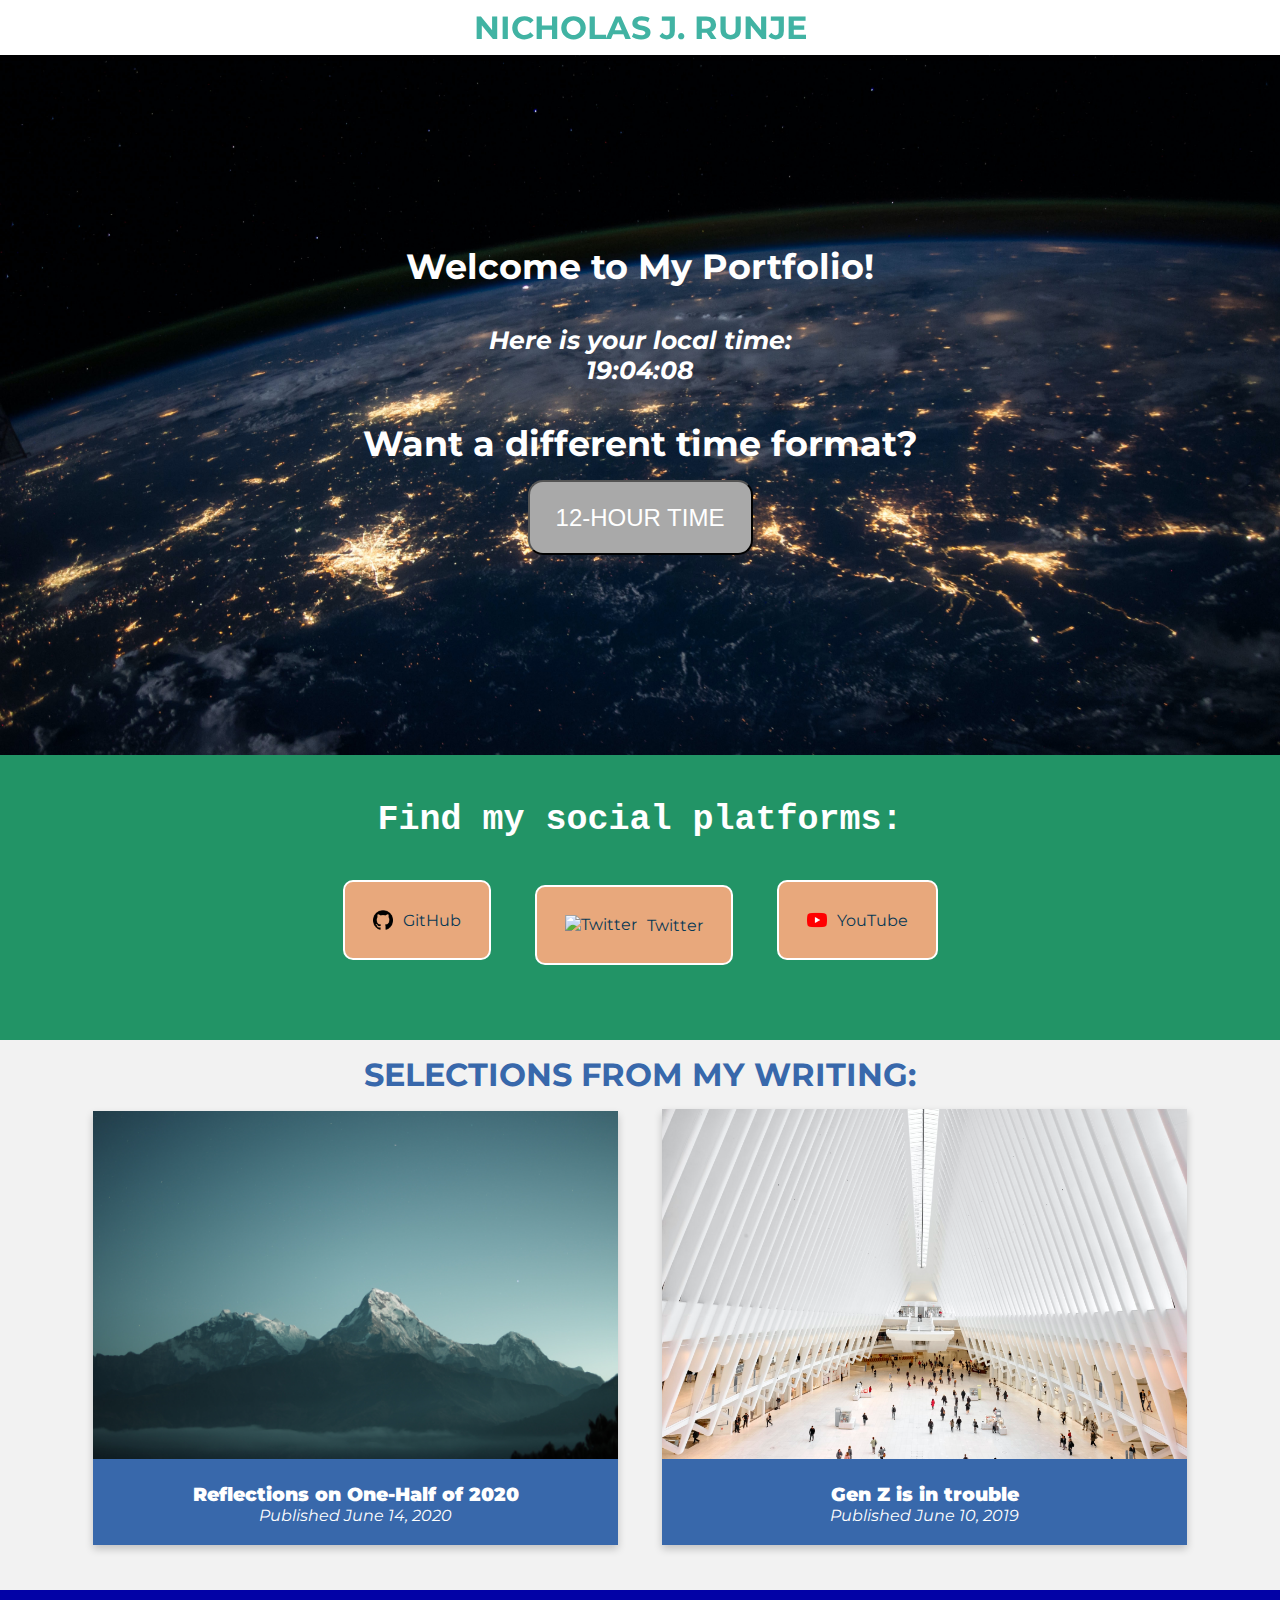
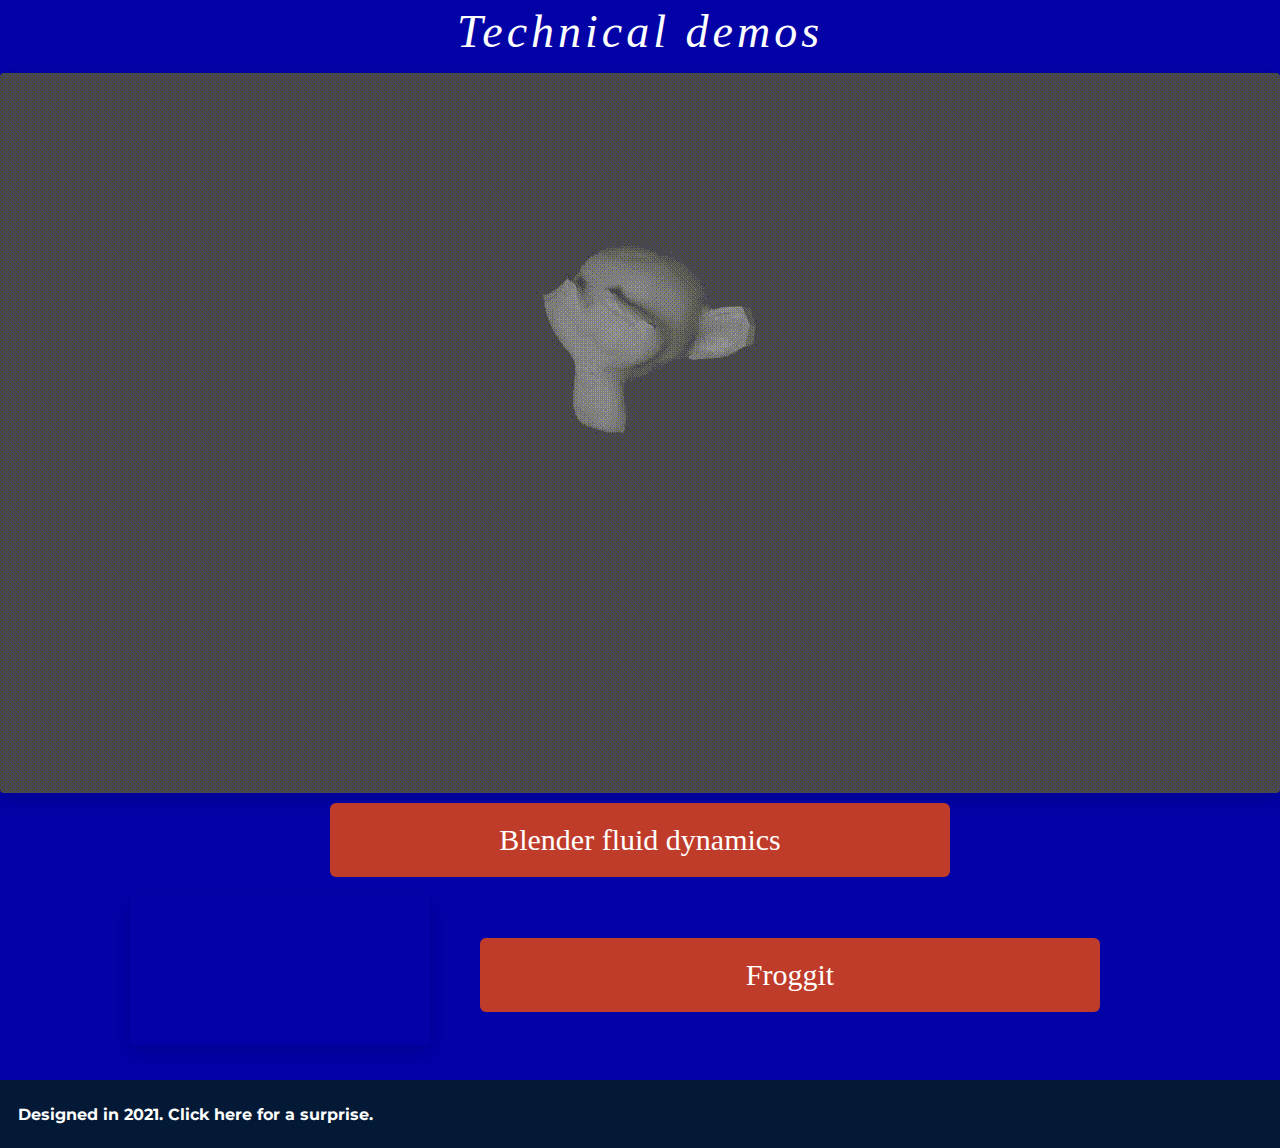
==== commit eb3d05ef: "Updates colors on technical demos section" ====
--- a/index.html
+++ b/index.html
@@ -104,7 +104,7 @@
         <img src="images/0001-0100.gif" alt="Blender animation">
         <div class="demo-text-container">
           <span>Blender fluid dynamics</span>
-          <p>This is a demonstration I created of Blender's fluid dynamics system.</p>
+          <!-- <p>This is a demonstration I created of Blender's fluid dynamics system.</p> -->
         </div>
       </div>
       <br>
@@ -114,7 +114,7 @@
           </video>
           <div class="demo-text-container">
           <span>Froggit</span>
-          <p>This Frogger recreation is written entirely in Python.</p>
+          <!-- <p>This Frogger recreation is written entirely in Python.</p> -->
         </div>
       </div>
 
--- a/main.css
+++ b/main.css
@@ -257,11 +257,11 @@
   margin-right: 50px;
   margin-top: 10px;
   padding: 20px 10px;
-  background-color: #cc0000;
+  background-color: #bf3b2a;
   border-radius: 6px;
   color: white;
-  font-family: Georgia, serif;
-  font-style: italic;
+  font-family: Cambria, serif;
+  /* font-style: italic; */
   font-size: 30px;
 }
 
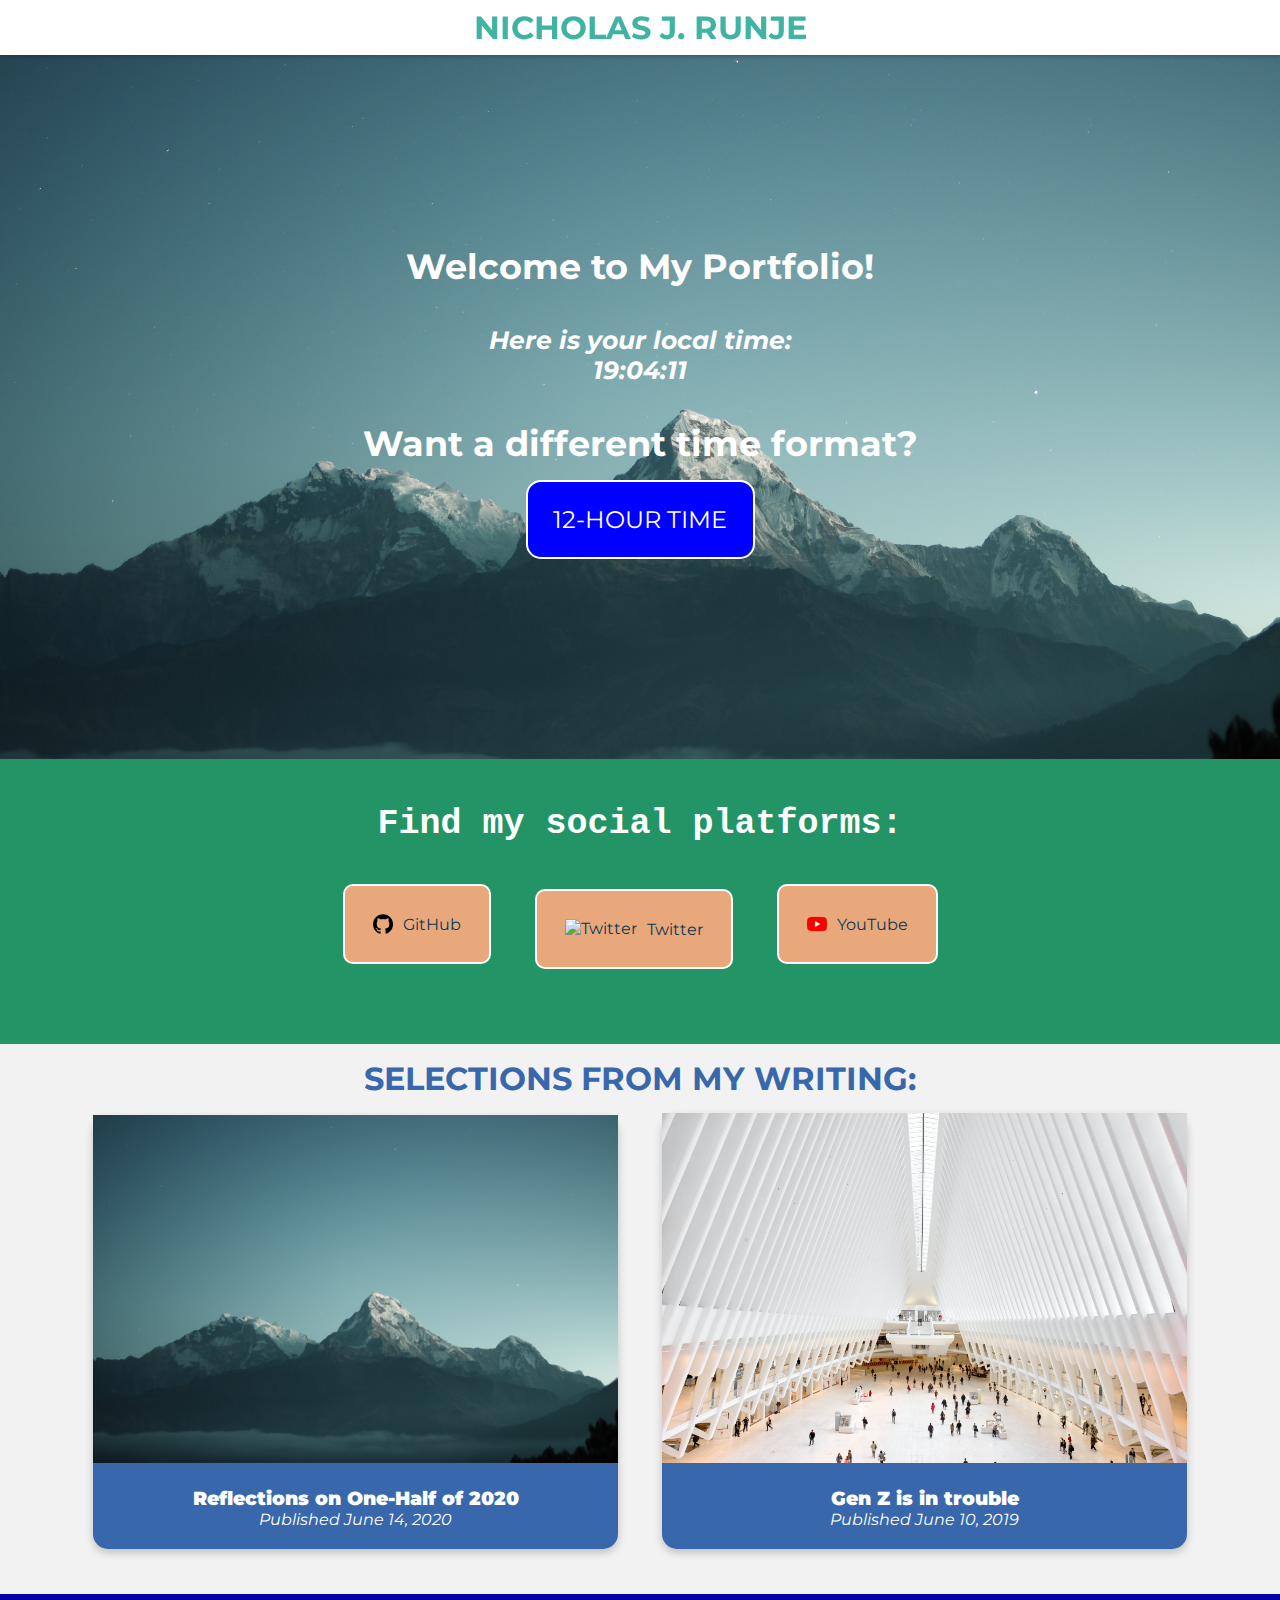
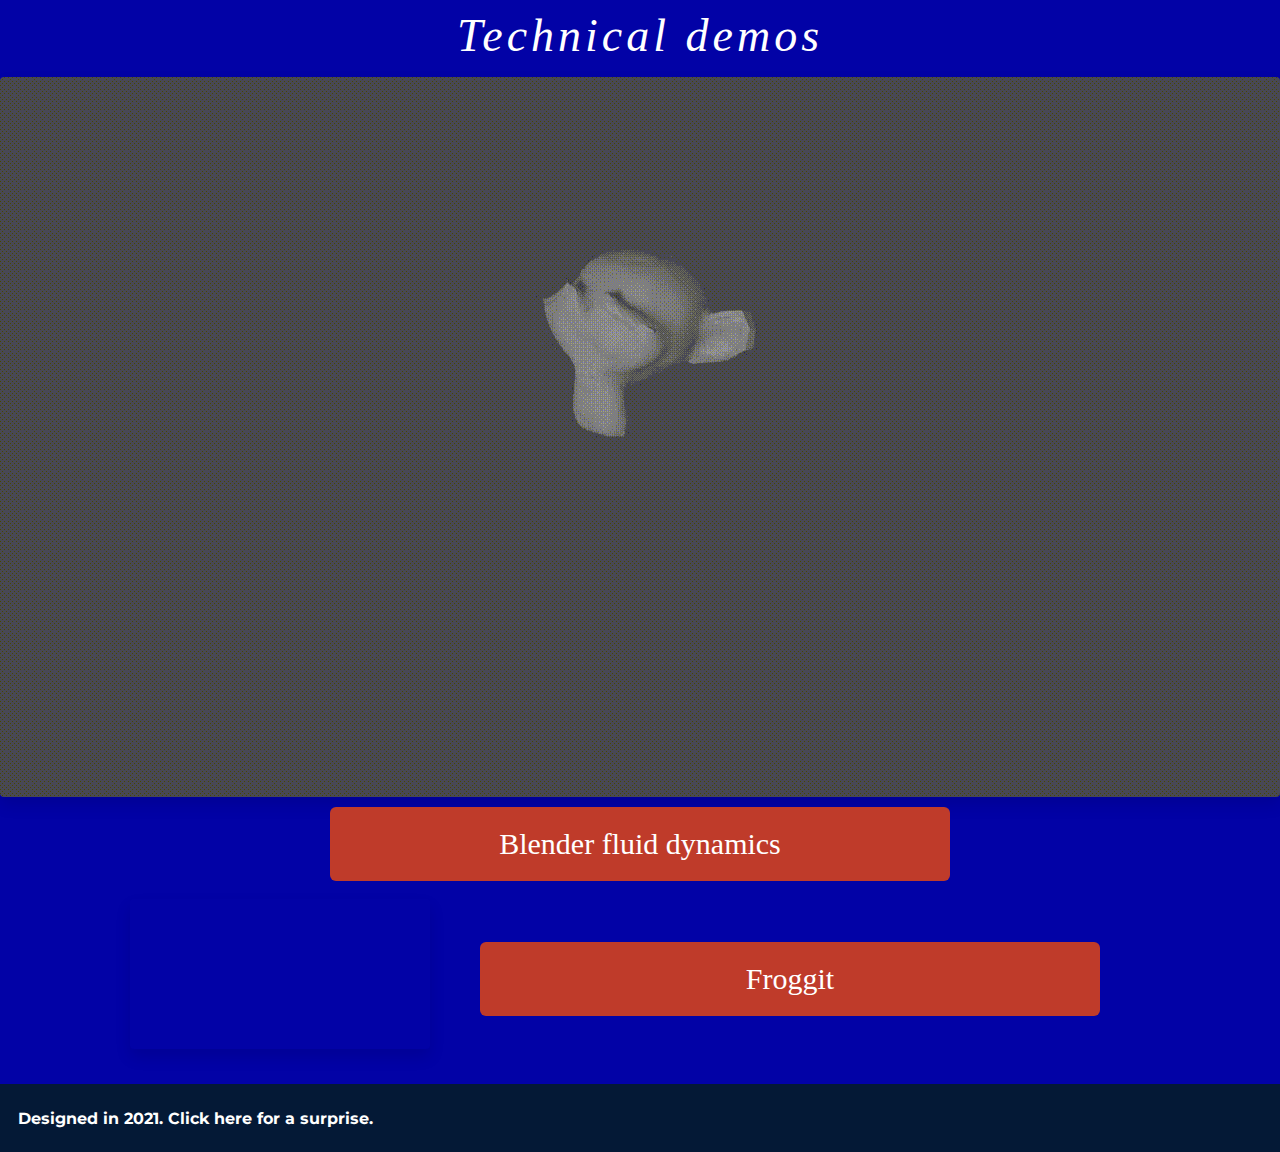
==== commit 9874f0f9: "Changes writing cards and the time format button" ====
--- a/index.html
+++ b/index.html
@@ -35,9 +35,9 @@
 
     <div class="clock-settings">
       <h3>Want a different time format?</h3>
-      <button class="clock-button" id="clock-button">
+      <section class="clock-button" id="clock-button">
         <span>12-hour time</span>
-      </button>
+      </section>
     </div>
 
     </div>
--- a/main.css
+++ b/main.css
@@ -39,7 +39,7 @@
   color: white;
   font-size: 30px;
   font-family: Montserrat, sans-serif;
-  background-image: url("images/nasa-earth.jpg");
+  background-image: url("images/mountains.jpg");
   background-repeat: no-repeat;
   background-size: cover;
   background-position: center;
@@ -60,6 +60,7 @@
   border: none;
 }
 
+/* Moves background image */
 @keyframes example {
   from {background-position: left;}
   to {background-position: right;}
@@ -73,14 +74,15 @@
   display: inline-flex;
   width: 225px;
   height: 75px;
-  background: darkgrey;
+  background: blue;
   font-size: 24px;
   border-radius: 15px;
   justify-content: center;
   align-items: center;
   text-transform: uppercase;
   margin-top: 15px;
-  /* box-shadow: 0 4px 8px 0 rgba(0,0,0,0.2); */
+  cursor: default;
+  border: 2px white solid;
 }
 
 .clock-button:hover {
@@ -93,7 +95,6 @@
   text-align: center;
   padding: 45px 10px 75px 10px;
   font-family: Montserrat, sans-serif;
-  /* color: white; */
 }
 
 .social h3 {
@@ -162,6 +163,7 @@
   width: 700px;
   background-color: #3868ab;
   margin-left: 20px;
+  border-radius: 15px;
   margin-right: 20px;
   margin-bottom: 75px;
   display: inline-flex;
@@ -180,7 +182,6 @@
 
 .writing .container-card {
   padding: 20px 16px;
-  /* height: 50px; */
 }
 
 @media screen and (max-width: 640px) {
@@ -213,12 +214,10 @@
 /* ==========Technical demos============= */
 .technical-demos {
   background-color: #0202a6;
-  /* padding-bottom: 25px; */
 }
 
 .technical-demos h3 {
   text-align: center;
-  /* margin-bottom: -25px; */
   padding-top: 15px;
   color: white;
   font-size: 50px;
@@ -261,7 +260,6 @@
   border-radius: 6px;
   color: white;
   font-family: Cambria, serif;
-  /* font-style: italic; */
   font-size: 30px;
 }
 
